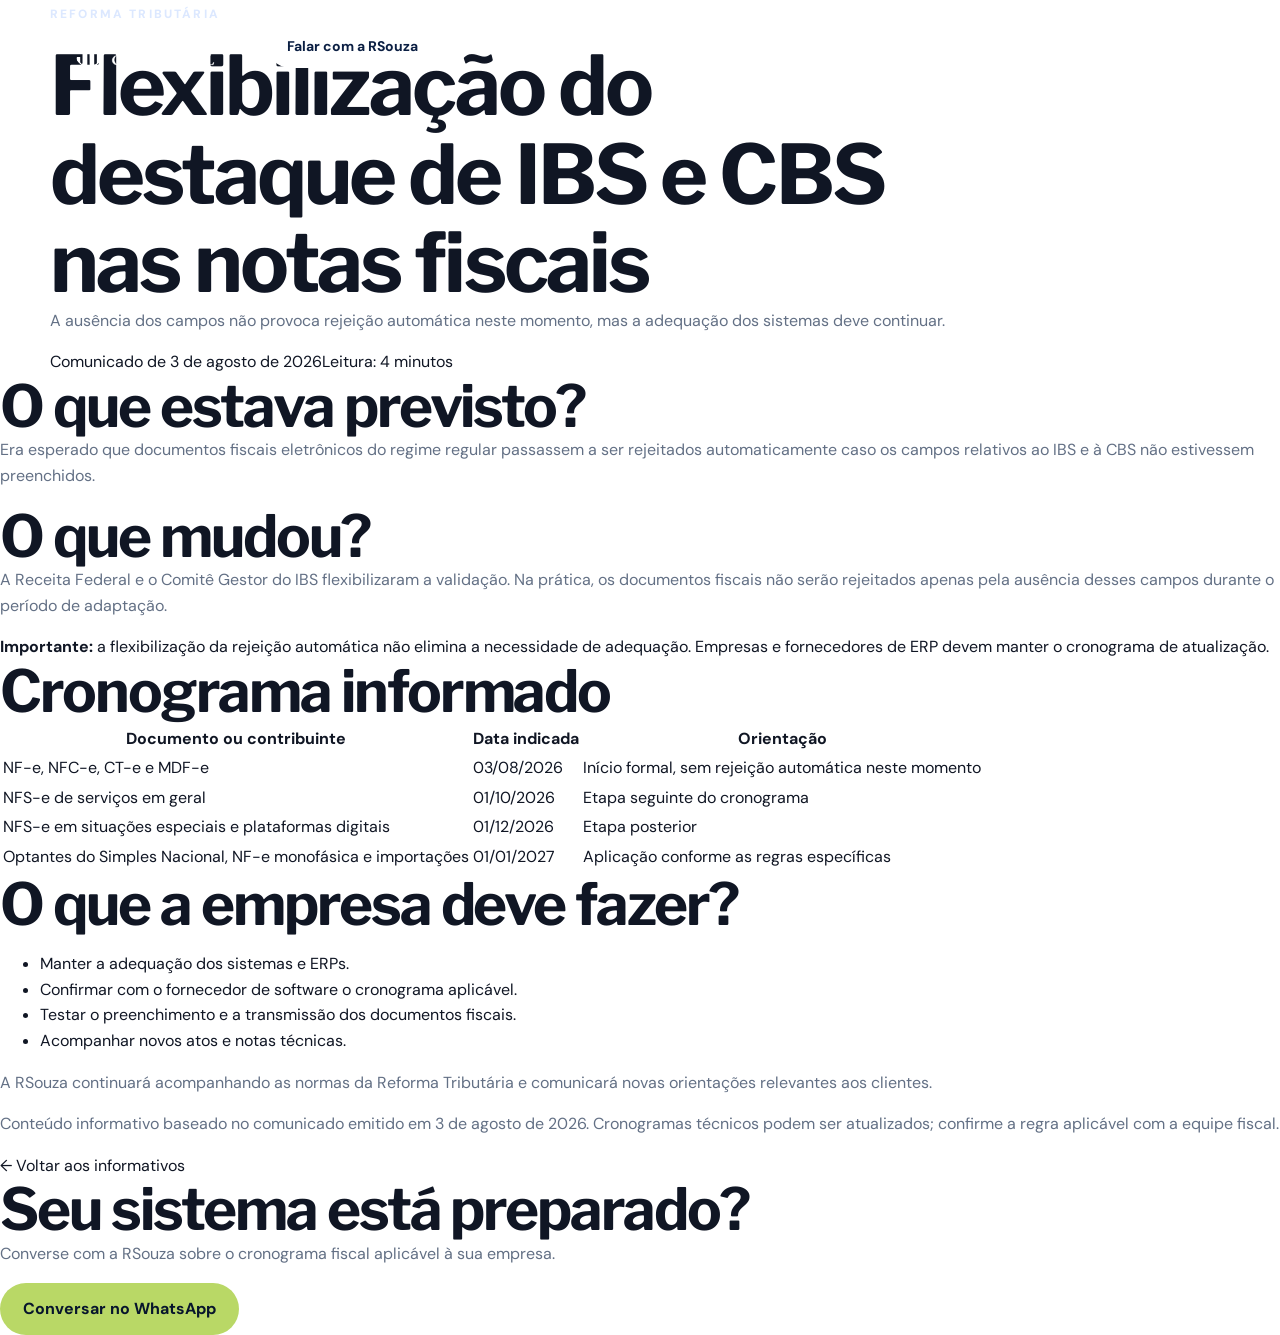
==== flexibilidade-ibs-cbs.html @ bb4473d6 "Add files via upload" ====
<!DOCTYPE html><html lang="pt-BR"><head><meta charset="UTF-8"><meta name="viewport" content="width=device-width,initial-scale=1"><meta name="description" content="Entenda a flexibilização do preenchimento de IBS e CBS nos documentos fiscais eletrônicos e o cronograma de adaptação."><meta property="og:title" content="Flexibilização do destaque de IBS e CBS | RSouza Contábil"><meta property="og:description" content="O que mudou na validação das notas fiscais e como sua empresa deve seguir com a adequação."><meta property="og:type" content="article"><meta property="og:url" content="https://rsouzacontabil.com.br/flexibilidade-ibs-cbs.html"><title>Flexibilização do destaque de IBS e CBS | RSouza</title><link rel="icon" href="assets/favicon.svg" type="image/svg+xml"><link rel="preconnect" href="https://fonts.googleapis.com"><link rel="preconnect" href="https://fonts.gstatic.com" crossorigin><link href="https://fonts.googleapis.com/css2?family=DM+Sans:wght@400;500;600;700&family=Libre+Franklin:wght@600;700;800&display=swap" rel="stylesheet"><link rel="stylesheet" href="css/style.css"></head>
<body class="article-page"><header class="site-header"><div class="container nav-wrap"><a class="brand" href="index.html"><img src="assets/logo.svg" alt="RSouza Contábil"></a><a class="btn btn-primary nav-cta" href="https://wa.me/553140428070?text=Ol%C3%A1%21%20Gostaria%20de%20esclarecer%20uma%20d%C3%BAvida%20sobre%20IBS%20e%20CBS." target="_blank" rel="noopener">Falar com a RSouza</a></div></header><main><section class="article-hero"><div class="container"><span class="eyebrow">REFORMA TRIBUTÁRIA</span><h1>Flexibilização do destaque de IBS e CBS nas notas fiscais</h1><p>A ausência dos campos não provoca rejeição automática neste momento, mas a adequação dos sistemas deve continuar.</p><div class="article-meta"><span>Comunicado de 3 de agosto de 2026</span><span>Leitura: 4 minutos</span></div></div></section><div class="article-layout"><article class="article-body"><h2>O que estava previsto?</h2><p>Era esperado que documentos fiscais eletrônicos do regime regular passassem a ser rejeitados automaticamente caso os campos relativos ao IBS e à CBS não estivessem preenchidos.</p><h2>O que mudou?</h2><p>A Receita Federal e o Comitê Gestor do IBS flexibilizaram a validação. Na prática, os documentos fiscais não serão rejeitados apenas pela ausência desses campos durante o período de adaptação.</p><div class="notice-box"><strong>Importante:</strong> a flexibilização da rejeição automática não elimina a necessidade de adequação. Empresas e fornecedores de ERP devem manter o cronograma de atualização.</div><h2>Cronograma informado</h2><div class="article-table-wrap"><table class="article-table"><thead><tr><th>Documento ou contribuinte</th><th>Data indicada</th><th>Orientação</th></tr></thead><tbody><tr><td>NF-e, NFC-e, CT-e e MDF-e</td><td>03/08/2026</td><td>Início formal, sem rejeição automática neste momento</td></tr><tr><td>NFS-e de serviços em geral</td><td>01/10/2026</td><td>Etapa seguinte do cronograma</td></tr><tr><td>NFS-e em situações especiais e plataformas digitais</td><td>01/12/2026</td><td>Etapa posterior</td></tr><tr><td>Optantes do Simples Nacional, NF-e monofásica e importações</td><td>01/01/2027</td><td>Aplicação conforme as regras específicas</td></tr></tbody></table></div><h2>O que a empresa deve fazer?</h2><ul><li>Manter a adequação dos sistemas e ERPs.</li><li>Confirmar com o fornecedor de software o cronograma aplicável.</li><li>Testar o preenchimento e a transmissão dos documentos fiscais.</li><li>Acompanhar novos atos e notas técnicas.</li></ul><p>A RSouza continuará acompanhando as normas da Reforma Tributária e comunicará novas orientações relevantes aos clientes.</p><p class="article-disclaimer">Conteúdo informativo baseado no comunicado emitido em 3 de agosto de 2026. Cronogramas técnicos podem ser atualizados; confirme a regra aplicável com a equipe fiscal.</p><a class="article-back" href="index.html#conteudos">← Voltar aos informativos</a></article><aside class="article-aside"><h2>Seu sistema está preparado?</h2><p>Converse com a RSouza sobre o cronograma fiscal aplicável à sua empresa.</p><a class="btn btn-accent" href="https://wa.me/553140428070?text=Ol%C3%A1%21%20Li%20o%20comunicado%20sobre%20IBS%20e%20CBS%20e%20gostaria%20de%20orienta%C3%A7%C3%A3o." target="_blank" rel="noopener">Conversar no WhatsApp</a></aside></div></main></body></html>
---- css/style.css ----
:root {
  --navy-950: #07152c;
  --navy-900: #0b1f43;
  --navy-800: #112b59;
  --navy-700: #183b76;
  --blue-500: #2d6cdf;
  --sky-100: #eaf2ff;
  --paper: #f7f8fb;
  --white: #ffffff;
  --ink: #101624;
  --muted: #637085;
  --line: #dfe5ee;
  --accent: #b9d866;
  --accent-dark: #8eb237;
  --shadow: 0 24px 70px rgba(7, 21, 44, .14);
  --radius-xl: 32px;
  --radius-lg: 22px;
  --radius-md: 16px;
  --container: 1180px;
}

* { box-sizing: border-box; }
html { scroll-behavior: smooth; }
body {
  margin: 0;
  font-family: "DM Sans", Arial, sans-serif;
  color: var(--ink);
  background: var(--white);
  line-height: 1.6;
}
img { max-width: 100%; display: block; }
a { color: inherit; text-decoration: none; }
button, input, textarea { font: inherit; }
button { cursor: pointer; }
::selection { background: var(--accent); color: var(--navy-950); }

.container { width: min(calc(100% - 40px), var(--container)); margin: 0 auto; }
.section { padding: 110px 0; }
.eyebrow {
  display: inline-block;
  margin-bottom: 18px;
  font-size: 12px;
  font-weight: 800;
  letter-spacing: .18em;
  color: #dce8ff;
}
.eyebrow.dark { color: var(--navy-700); }
.eyebrow.light { color: var(--accent); }

h1, h2, h3 {
  font-family: "Libre Franklin", Arial, sans-serif;
  line-height: 1.08;
  letter-spacing: -.035em;
  margin: 0;
}
h1 { font-size: clamp(48px, 6.4vw, 82px); max-width: 900px; }
h2 { font-size: clamp(36px, 4.6vw, 58px); }
h3 { font-size: 24px; }
p { margin: 0 0 16px; color: var(--muted); }
.skip-link {
  position: fixed; left: 20px; top: -60px; z-index: 1000;
  padding: 12px 16px; background: var(--white); color: var(--navy-900);
  border-radius: 10px; transition: .2s;
}
.skip-link:focus { top: 20px; }

.btn {
  display: inline-flex;
  align-items: center;
  justify-content: center;
  min-height: 52px;
  padding: 0 22px;
  border-radius: 999px;
  font-weight: 700;
  transition: .25s ease;
  border: 1px solid transparent;
}
.btn:hover { transform: translateY(-2px); }
.btn-primary { background: var(--navy-800); color: var(--white); }
.btn-primary:hover { background: var(--navy-700); }
.btn-accent { background: var(--accent); color: var(--navy-950); }
.btn-accent:hover { background: #c8e477; box-shadow: 0 12px 30px rgba(185, 216, 102, .24); }
.btn-light { background: var(--white); color: var(--navy-900); }
.btn-ghost-light { border-color: rgba(255,255,255,.28); color: var(--white); background: rgba(255,255,255,.05); }
.btn-ghost-light:hover { background: rgba(255,255,255,.1); }

.site-header {
  position: fixed;
  z-index: 100;
  top: 0; left: 0; width: 100%;
  transition: .28s ease;
  color: var(--white);
}
.site-header.scrolled {
  background: rgba(255,255,255,.94);
  color: var(--navy-950);
  backdrop-filter: blur(16px);
  box-shadow: 0 10px 40px rgba(7,21,44,.08);
}
.nav-wrap {
  height: 92px;
  display: flex;
  align-items: center;
  gap: 28px;
  transition: .28s ease;
}
.site-header.scrolled .nav-wrap { height: 72px; }
.brand img { width: 190px; height: auto; color: currentColor; }
.site-header:not(.scrolled) .brand img { filter: brightness(0) invert(1); }
.main-nav { display: flex; align-items: center; gap: 24px; margin-left: auto; }
.main-nav a { font-size: 14px; font-weight: 600; opacity: .9; }
.main-nav a:hover { opacity: 1; }
.nav-cta { min-height: 44px; padding: 0 18px; font-size: 14px; }
.site-header:not(.scrolled) .nav-cta { background: var(--white); color: var(--navy-900); }
.menu-toggle {
  display: none;
  margin-left: auto;
  width: 44px; height: 44px;
  border: 0; background: transparent;
}
.menu-toggle span { display:block; width:24px; height:2px; margin:5px auto; background:currentColor; transition:.2s; }

.hero {
  position: relative;
  min-height: 880px;
  display: flex;
  align-items: center;
  overflow: hidden;
  background:
    radial-gradient(circle at 18% 18%, rgba(45,108,223,.24), transparent 34%),
    linear-gradient(125deg, var(--navy-950), var(--navy-800));
  color: var(--white);
}
.hero::before {
  content:"";
  position:absolute; inset:0;
  background-image:
    linear-gradient(rgba(255,255,255,.025) 1px, transparent 1px),
    linear-gradient(90deg, rgba(255,255,255,.025) 1px, transparent 1px);
  background-size: 56px 56px;
}
.hero-bg {
  position:absolute; width:640px; height:640px; border-radius:50%;
  right:-250px; top:70px;
  border:1px solid rgba(255,255,255,.1);
  box-shadow: 0 0 0 80px rgba(255,255,255,.02), 0 0 0 160px rgba(255,255,255,.015);
}
.hero-grid {
  position:relative;
  z-index:2;
  display:grid;
  grid-template-columns: 1.12fr .88fr;
  gap: 70px;
  align-items:center;
  padding-top:110px;
}
.hero-copy p {
  max-width: 670px;
  margin: 26px 0 32px;
  font-size: 19px;
  color: #cbd7eb;
}
.hero-copy h1 em { color: var(--accent); font-style: normal; }
.hero-actions { display:flex; gap:12px; flex-wrap:wrap; }
.hero-trust { display:flex; gap:28px; margin-top:40px; flex-wrap:wrap; color:#d4deed; font-size:13px; }
.hero-trust span::before { content:"✓"; color:var(--accent); margin-right:8px; font-weight:800; }

.hero-visual { position:relative; min-height:560px; }
.hero-photo-card {
  position:absolute; right:0; top:0;
  width:min(100%, 430px);
  border-radius: var(--radius-xl);
  overflow:hidden;
  box-shadow: var(--shadow);
  border: 1px solid rgba(255,255,255,.12);
}
.hero-photo-card::after {
  content:"";
  position:absolute; inset:0;
  background:linear-gradient(180deg, transparent 50%, rgba(7,21,44,.42));
}
.hero-photo-card img { width:100%; height:570px; object-fit:cover; object-position:center top; }
.floating-stat {
  position:absolute;
  z-index:3;
  display:flex; align-items:center; gap:12px;
  max-width:220px;
  padding:16px 18px;
  border:1px solid rgba(255,255,255,.16);
  background:rgba(8,25,52,.78);
  backdrop-filter: blur(14px);
  border-radius:18px;
  box-shadow: 0 20px 50px rgba(0,0,0,.2);
}
.floating-stat strong { font-size:28px; color:var(--accent); }
.floating-stat span { font-size:13px; line-height:1.25; color:#e7effc; }
.stat-one { left:-24px; top:84px; }
.stat-two { right:-36px; bottom:44px; }
.scroll-indicator {
  position:absolute; left:50%; bottom:28px; z-index:3;
  width:42px; height:42px; display:grid; place-items:center;
  border:1px solid rgba(255,255,255,.22); border-radius:50%; color:var(--white);
}

.proof-strip {
  position:relative;
  z-index:5;
  margin-top:-26px;
}
.proof-grid {
  display:grid;
  grid-template-columns:repeat(4,1fr);
  background:var(--white);
  border-radius:20px;
  box-shadow:0 20px 60px rgba(7,21,44,.12);
  overflow:hidden;
}
.proof-grid article { padding:26px 28px; border-right:1px solid var(--line); }
.proof-grid article:last-child { border-right:0; }
.proof-grid strong { display:block; font-size:18px; color:var(--navy-800); }
.proof-grid span { font-size:13px; color:var(--muted); }

.about-grid, .profile-grid, .contact-grid { display:grid; grid-template-columns:.9fr 1.1fr; gap:80px; align-items:center; }
.about-media { position:relative; }
.about-media img { border-radius:var(--radius-xl); width:100%; min-height:520px; object-fit:cover; box-shadow:var(--shadow); }
.about-tag {
  position:absolute; right:-28px; bottom:28px; max-width:260px;
  padding:20px; background:var(--navy-800); color:var(--white);
  border-radius:16px; font-weight:700;
}
.section-copy h2 { margin-bottom:26px; }
.section-copy p { max-width:720px; font-size:17px; }
.signature-quote {
  margin-top:30px; padding-top:26px; border-top:1px solid var(--line);
  display:flex; gap:14px;
}
.signature-quote > span { font-size:52px; color:var(--navy-700); line-height:.8; }
.signature-quote p { color:var(--navy-900); font-weight:700; }

.services { background:var(--paper); }
.section-heading { display:flex; justify-content:space-between; gap:60px; align-items:end; margin-bottom:52px; }
.section-heading > div { max-width:760px; }
.section-heading > p { max-width:380px; margin-bottom:5px; }
.service-grid { display:grid; grid-template-columns:repeat(2,1fr); gap:18px; }
.service-card {
  position:relative;
  min-height:420px;
  padding:34px;
  background:var(--white);
  border:1px solid var(--line);
  border-radius:var(--radius-lg);
  transition:.28s ease;
  overflow:hidden;
}
.service-card:hover { transform:translateY(-5px); box-shadow:var(--shadow); border-color:transparent; }
.service-number { position:absolute; right:26px; top:26px; font-size:13px; font-weight:800; color:#95a0b1; }
.icon-box {
  width:52px; height:52px; display:grid; place-items:center;
  border-radius:15px; background:var(--sky-100); color:var(--navy-700);
  font-size:24px; margin-bottom:30px;
}
.service-card h3 { color:var(--navy-900); margin-bottom:13px; }
.service-card p { max-width:510px; }
.service-card ul { padding:0; margin:22px 0 28px; list-style:none; display:grid; gap:8px; }
.service-card li { color:#4e5b70; font-size:14px; }
.service-card li::before { content:"•"; color:var(--accent-dark); margin-right:9px; }
.service-card a { color:var(--navy-700); font-size:14px; font-weight:800; }

.consultive {
  background:
    radial-gradient(circle at 78% 15%, rgba(45,108,223,.22), transparent 30%),
    var(--navy-950);
  color:var(--white);
}
.consultive-grid { display:grid; grid-template-columns:1.05fr .95fr; gap:80px; align-items:start; }
.consultive-copy h2 { max-width:760px; margin-bottom:24px; }
.consultive-copy p { color:#c8d4e7; font-size:17px; max-width:660px; margin-bottom:30px; }
.consultive-list { display:grid; }
.consultive-list article { display:grid; grid-template-columns:56px 1fr; gap:20px; padding:26px 0; border-bottom:1px solid rgba(255,255,255,.12); }
.consultive-list span { width:44px; height:44px; border-radius:50%; display:grid; place-items:center; border:1px solid rgba(255,255,255,.18); color:var(--accent); font-weight:800; }
.consultive-list h3 { font-size:20px; margin-bottom:8px; }
.consultive-list p { color:#aebbd1; margin:0; font-size:14px; }

.person { background:var(--white); }
.person-grid { display:grid; grid-template-columns:.8fr 1.2fr; gap:70px; align-items:start; }
.person-intro h2 { margin-bottom:22px; }
.person-intro p { font-size:17px; }
.text-link { color:var(--navy-700); font-weight:800; }
.person-services { display:grid; grid-template-columns:repeat(2,1fr); border:1px solid var(--line); border-radius:var(--radius-lg); overflow:hidden; }
.person-services > div { padding:28px; min-height:150px; border-right:1px solid var(--line); border-bottom:1px solid var(--line); }
.person-services > div:nth-child(2n) { border-right:0; }
.person-services > div:nth-last-child(-n+2) { border-bottom:0; }
.person-services span { display:block; font-size:11px; font-weight:800; color:var(--blue-500); margin-bottom:12px; }
.person-services strong { display:block; color:var(--navy-900); font-size:18px; }
.person-services small { color:var(--muted); }

.clients { background:var(--paper); overflow:hidden; }
.logo-marquee { overflow:hidden; padding:20px 0; mask-image:linear-gradient(to right,transparent,#000 10%,#000 90%,transparent); }
.logo-track { display:flex; width:max-content; gap:18px; animation:marquee 30s linear infinite; }
.logo-track:hover { animation-play-state:paused; }
.logo-track figure {
  width:220px; height:130px; margin:0;
  display:grid; place-items:center;
  padding:24px;
  border-radius:18px;
  background:var(--white);
  border:1px solid var(--line);
}
.logo-track img { max-width:100%; max-height:72px; object-fit:contain; }
@keyframes marquee { to { transform:translateX(calc(-50% - 9px)); } }

.profile { background:#0d0f13; color:var(--white); }
.profile-photo img { width:100%; max-height:690px; object-fit:cover; object-position:center top; border-radius:var(--radius-xl); }
.profile-copy h2 { margin-bottom:24px; }
.profile-copy p { color:#c8cbd2; font-size:16px; }
.profile-facts { display:flex; flex-wrap:wrap; gap:10px; margin-top:30px; }
.profile-facts span { padding:10px 14px; border-radius:999px; background:#181b22; border:1px solid #292e38; color:#e6e9ef; font-size:13px; }

.content-hub { background:var(--white); }
.article-grid { display:grid; grid-template-columns:repeat(3,1fr); gap:18px; }
.article-card { min-height:310px; padding:30px; border-radius:var(--radius-lg); border:1px solid var(--line); display:flex; flex-direction:column; transition:.25s; }
.article-card:hover { transform:translateY(-4px); box-shadow:var(--shadow); }
.article-card > span { color:var(--blue-500); font-size:11px; font-weight:800; letter-spacing:.14em; margin-bottom:18px; }
.article-card h3 { margin-bottom:18px; font-size:23px; }
.article-card a { margin-top:auto; color:var(--navy-700); font-weight:800; font-size:14px; }

.resource-center { background:var(--paper); }
.resource-layout { background:var(--white); border:1px solid var(--line); border-radius:var(--radius-lg); padding:22px; }
.tabs { display:flex; gap:8px; flex-wrap:wrap; padding-bottom:18px; border-bottom:1px solid var(--line); }
.tab { border:0; padding:11px 16px; border-radius:999px; background:#edf1f7; color:#536176; font-weight:700; }
.tab.active { background:var(--navy-800); color:var(--white); }
.tab-panels { padding-top:18px; }
.tab-panel { display:grid; grid-template-columns:repeat(2,1fr); gap:10px; }
.tab-panel a { display:flex; justify-content:space-between; align-items:center; padding:17px 18px; border-radius:14px; background:#f7f9fc; color:var(--navy-900); font-weight:700; transition:.2s; }
.tab-panel a:hover { background:var(--sky-100); transform:translateX(2px); }

.faq-grid { display:grid; grid-template-columns:.8fr 1.2fr; gap:80px; }
.faq-intro h2 { margin-bottom:20px; }
.faq-item { border-bottom:1px solid var(--line); }
.faq-item button { width:100%; display:flex; justify-content:space-between; gap:20px; align-items:center; padding:22px 0; border:0; background:none; color:var(--navy-900); text-align:left; font-weight:800; }
.faq-item button b { font-size:22px; font-weight:500; transition:.2s; }
.faq-item.open button b { transform:rotate(45deg); }
.faq-answer { max-height:0; overflow:hidden; transition:max-height .3s ease; }
.faq-answer p { padding:0 42px 22px 0; margin:0; }

.contact-section {
  padding:100px 0;
  background:
    radial-gradient(circle at 18% 20%, rgba(45,108,223,.2), transparent 30%),
    var(--navy-900);
  color:var(--white);
}
.contact-grid { grid-template-columns:.85fr 1.15fr; }
.contact-photo img { width:100%; max-height:650px; object-fit:cover; object-position:center top; border-radius:var(--radius-xl); }
.contact-copy h2 { margin-bottom:20px; }
.contact-copy > p { color:#c9d6e9; font-size:17px; max-width:650px; }
.contact-actions { display:flex; gap:12px; flex-wrap:wrap; margin:28px 0 42px; }
.contact-info { display:grid; grid-template-columns:repeat(2,1fr); gap:22px 30px; font-style:normal; }
.contact-info small { display:block; color:#93a7c5; margin-bottom:6px; }
.contact-info strong { color:var(--white); font-size:14px; }
.contact-info a:hover { color:var(--accent); }

.site-footer { background:#061126; color:#c2ccdc; padding:70px 0 26px; }
.footer-grid { display:grid; grid-template-columns:1.5fr .7fr .8fr 1fr; gap:50px; }
.footer-grid > div { display:flex; flex-direction:column; gap:10px; align-items:flex-start; }
.footer-grid strong { color:var(--white); margin-bottom:7px; }
.footer-grid a:hover { color:var(--white); }
.footer-brand img { filter:brightness(0) invert(1); width:180px; }
.footer-grid p { color:#8fa0b9; font-size:14px; max-width:320px; }
.footer-bottom { margin-top:50px; padding-top:22px; border-top:1px solid rgba(255,255,255,.09); display:flex; justify-content:space-between; gap:20px; font-size:13px; }

.whatsapp-float {
  position:fixed; z-index:90; right:22px; bottom:22px;
  display:flex; align-items:center; gap:9px;
  padding:14px 16px; border-radius:999px;
  background:var(--accent); color:var(--navy-950); font-weight:800;
  box-shadow:0 12px 35px rgba(7,21,44,.24);
  transition:.25s;
}
.whatsapp-float:hover { transform:translateY(-3px); }

.reveal { opacity:0; transform:translateY(24px); transition:opacity .7s ease, transform .7s ease; }
.reveal.visible { opacity:1; transform:none; }

@media (max-width: 1040px) {
  .main-nav { display:none; }
  .menu-toggle { display:block; order:2; }
  .nav-cta { order:3; }
  .main-nav.open {
    display:flex;
    position:absolute;
    top:82px; left:20px; right:20px;
    flex-direction:column; align-items:stretch;
    padding:18px;
    border-radius:18px;
    background:var(--white);
    color:var(--navy-900);
    box-shadow:var(--shadow);
  }
  .site-header.scrolled .main-nav.open { top:66px; }
  .hero-grid { grid-template-columns:1fr .75fr; gap:35px; }
  .hero-photo-card img { height:510px; }
  .stat-two { right:-10px; }
  .about-grid, .profile-grid, .contact-grid { gap:45px; }
  .consultive-grid, .person-grid, .faq-grid { gap:50px; }
}

@media (max-width: 820px) {
  .section { padding:82px 0; }
  .hero { min-height:auto; padding:120px 0 80px; }
  .hero-grid, .about-grid, .consultive-grid, .person-grid, .profile-grid, .faq-grid, .contact-grid { grid-template-columns:1fr; }
  .hero-visual { min-height:580px; }
  .hero-photo-card { left:0; right:auto; width:min(88%,430px); }
  .stat-one { left:auto; right:0; }
  .proof-grid { grid-template-columns:repeat(2,1fr); }
  .proof-grid article:nth-child(2) { border-right:0; }
  .proof-grid article:nth-child(-n+2) { border-bottom:1px solid var(--line); }
  .section-heading { align-items:start; flex-direction:column; gap:20px; }
  .service-grid, .article-grid { grid-template-columns:1fr; }
  .person-services { order:2; }
  .footer-grid { grid-template-columns:repeat(2,1fr); }
}

@media (max-width: 620px) {
  .container { width:min(calc(100% - 28px), var(--container)); }
  .site-header .nav-wrap { height:72px; }
  .brand img { width:158px; }
  .nav-cta { display:none; }
  .main-nav.open { top:66px; }
  h1 { font-size:clamp(42px,12vw,58px); }
  h2 { font-size:clamp(34px,10vw,46px); }
  .hero-copy p { font-size:17px; }
  .hero-actions .btn { width:100%; }
  .hero-trust { gap:12px 18px; }
  .hero-visual { min-height:500px; }
  .hero-photo-card img { height:470px; }
  .floating-stat { max-width:180px; padding:13px 14px; }
  .floating-stat strong { font-size:24px; }
  .stat-one { top:52px; }
  .stat-two { bottom:20px; }
  .proof-grid { grid-template-columns:1fr; }
  .proof-grid article { border-right:0; border-bottom:1px solid var(--line); }
  .proof-grid article:last-child { border-bottom:0; }
  .about-tag { right:14px; bottom:14px; max-width:230px; }
  .about-media img { min-height:420px; }
  .service-card { padding:26px; min-height:auto; }
  .person-services { grid-template-columns:1fr; }
  .person-services > div { border-right:0; border-bottom:1px solid var(--line) !important; }
  .person-services > div:last-child { border-bottom:0 !important; }
  .tab-panel { grid-template-columns:1fr; }
  .contact-info { grid-template-columns:1fr; }
  .footer-grid { grid-template-columns:1fr; gap:30px; }
  .footer-bottom { flex-direction:column; }
  .whatsapp-float span { display:none; }
  .whatsapp-float { width:52px; height:52px; padding:0; justify-content:center; }
}
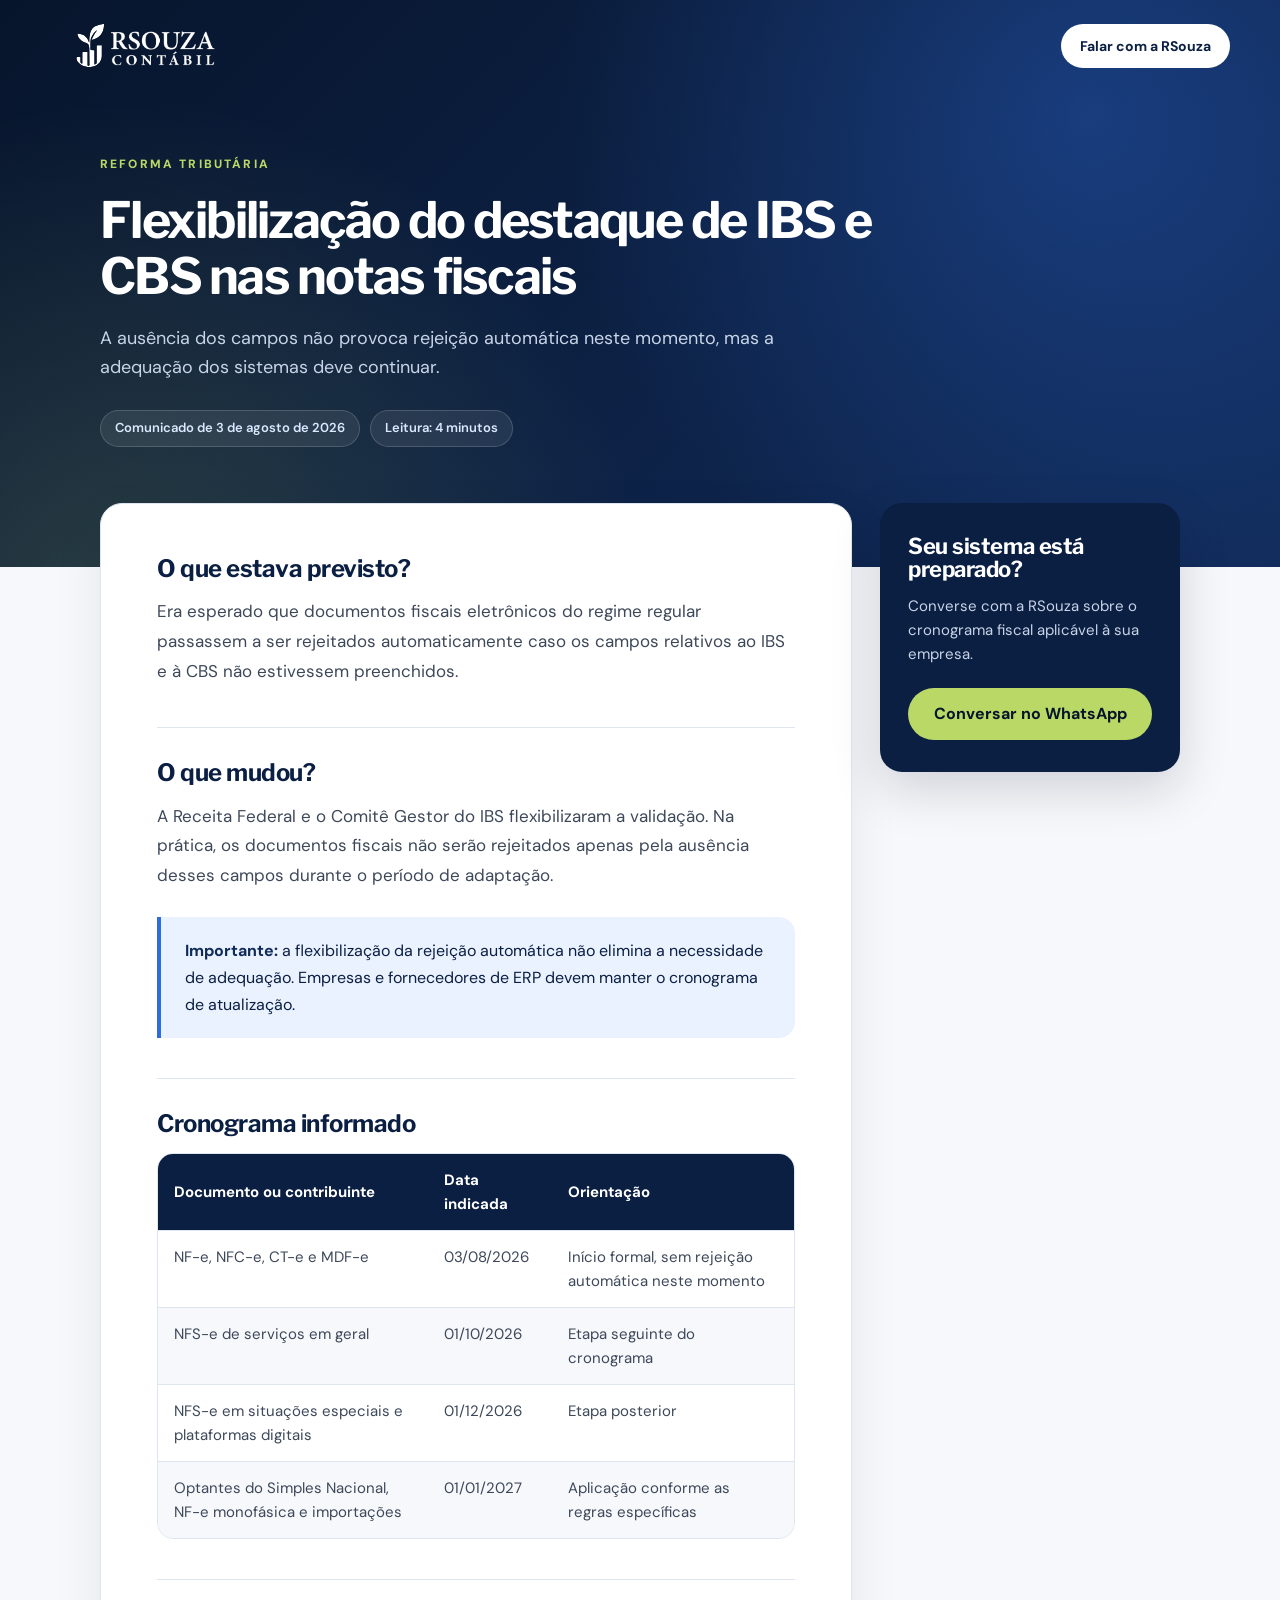
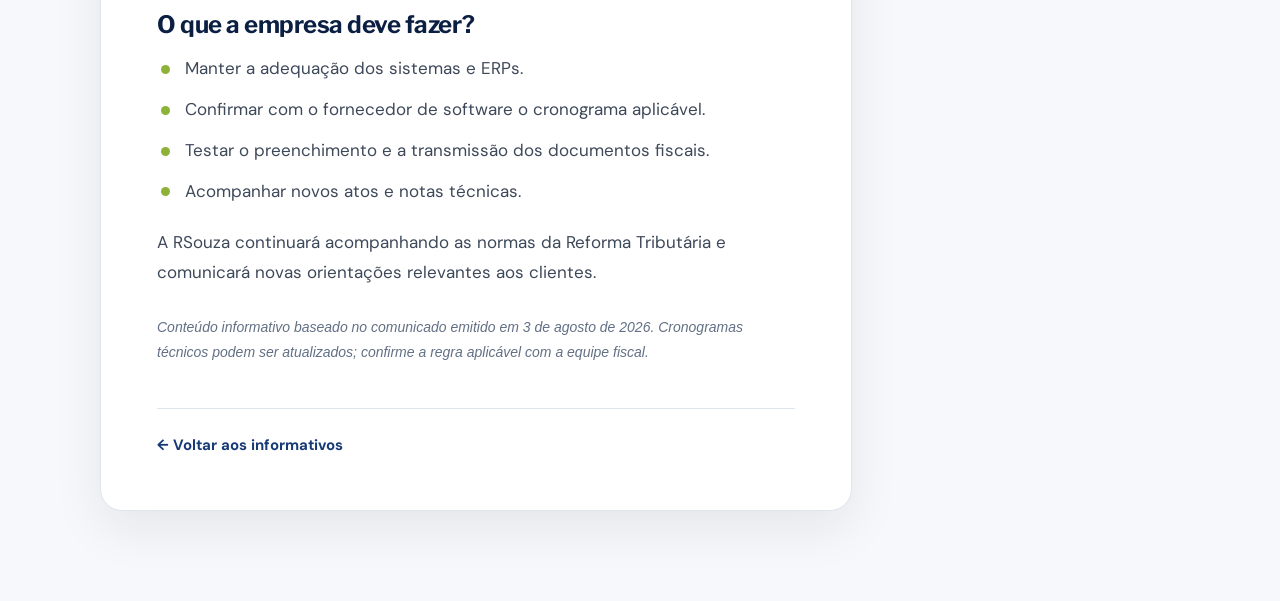
==== commit 35835295: "Atualiza links de WhatsApp dos comunicados para (31) 2342-0000 Co-Authored-By: Claude Opus 5.5 <nore" ====
--- a/flexibilidade-ibs-cbs.html
+++ b/flexibilidade-ibs-cbs.html
@@ -1,2 +1,2 @@
 <!DOCTYPE html><html lang="pt-BR"><head><meta charset="UTF-8"><meta name="viewport" content="width=device-width,initial-scale=1"><meta name="description" content="Entenda a flexibilização do preenchimento de IBS e CBS nos documentos fiscais eletrônicos e o cronograma de adaptação."><meta property="og:title" content="Flexibilização do destaque de IBS e CBS | RSouza Contábil"><meta property="og:description" content="O que mudou na validação das notas fiscais e como sua empresa deve seguir com a adequação."><meta property="og:type" content="article"><meta property="og:url" content="https://rsouzacontabil.com.br/flexibilidade-ibs-cbs.html"><title>Flexibilização do destaque de IBS e CBS | RSouza</title><link rel="icon" href="assets/favicon.svg" type="image/svg+xml"><link rel="preconnect" href="https://fonts.googleapis.com"><link rel="preconnect" href="https://fonts.gstatic.com" crossorigin><link href="https://fonts.googleapis.com/css2?family=DM+Sans:wght@400;500;600;700&family=Libre+Franklin:wght@600;700;800&display=swap" rel="stylesheet"><link rel="stylesheet" href="css/style.css"></head>
-<body class="article-page"><header class="site-header"><div class="container nav-wrap"><a class="brand" href="index.html"><img src="assets/logo.svg" alt="RSouza Contábil"></a><a class="btn btn-primary nav-cta" href="https://wa.me/553140428070?text=Ol%C3%A1%21%20Gostaria%20de%20esclarecer%20uma%20d%C3%BAvida%20sobre%20IBS%20e%20CBS." target="_blank" rel="noopener">Falar com a RSouza</a></div></header><main><section class="article-hero"><div class="container"><span class="eyebrow">REFORMA TRIBUTÁRIA</span><h1>Flexibilização do destaque de IBS e CBS nas notas fiscais</h1><p>A ausência dos campos não provoca rejeição automática neste momento, mas a adequação dos sistemas deve continuar.</p><div class="article-meta"><span>Comunicado de 3 de agosto de 2026</span><span>Leitura: 4 minutos</span></div></div></section><div class="article-layout"><article class="article-body"><h2>O que estava previsto?</h2><p>Era esperado que documentos fiscais eletrônicos do regime regular passassem a ser rejeitados automaticamente caso os campos relativos ao IBS e à CBS não estivessem preenchidos.</p><h2>O que mudou?</h2><p>A Receita Federal e o Comitê Gestor do IBS flexibilizaram a validação. Na prática, os documentos fiscais não serão rejeitados apenas pela ausência desses campos durante o período de adaptação.</p><div class="notice-box"><strong>Importante:</strong> a flexibilização da rejeição automática não elimina a necessidade de adequação. Empresas e fornecedores de ERP devem manter o cronograma de atualização.</div><h2>Cronograma informado</h2><div class="article-table-wrap"><table class="article-table"><thead><tr><th>Documento ou contribuinte</th><th>Data indicada</th><th>Orientação</th></tr></thead><tbody><tr><td>NF-e, NFC-e, CT-e e MDF-e</td><td>03/08/2026</td><td>Início formal, sem rejeição automática neste momento</td></tr><tr><td>NFS-e de serviços em geral</td><td>01/10/2026</td><td>Etapa seguinte do cronograma</td></tr><tr><td>NFS-e em situações especiais e plataformas digitais</td><td>01/12/2026</td><td>Etapa posterior</td></tr><tr><td>Optantes do Simples Nacional, NF-e monofásica e importações</td><td>01/01/2027</td><td>Aplicação conforme as regras específicas</td></tr></tbody></table></div><h2>O que a empresa deve fazer?</h2><ul><li>Manter a adequação dos sistemas e ERPs.</li><li>Confirmar com o fornecedor de software o cronograma aplicável.</li><li>Testar o preenchimento e a transmissão dos documentos fiscais.</li><li>Acompanhar novos atos e notas técnicas.</li></ul><p>A RSouza continuará acompanhando as normas da Reforma Tributária e comunicará novas orientações relevantes aos clientes.</p><p class="article-disclaimer">Conteúdo informativo baseado no comunicado emitido em 3 de agosto de 2026. Cronogramas técnicos podem ser atualizados; confirme a regra aplicável com a equipe fiscal.</p><a class="article-back" href="index.html#conteudos">← Voltar aos informativos</a></article><aside class="article-aside"><h2>Seu sistema está preparado?</h2><p>Converse com a RSouza sobre o cronograma fiscal aplicável à sua empresa.</p><a class="btn btn-accent" href="https://wa.me/553140428070?text=Ol%C3%A1%21%20Li%20o%20comunicado%20sobre%20IBS%20e%20CBS%20e%20gostaria%20de%20orienta%C3%A7%C3%A3o." target="_blank" rel="noopener">Conversar no WhatsApp</a></aside></div></main></body></html>
+<body class="article-page"><header class="site-header"><div class="container nav-wrap"><a class="brand" href="index.html"><img src="assets/logo.svg" alt="RSouza Contábil"></a><a class="btn btn-primary nav-cta" href="https://wa.me/553123420000?text=Ol%C3%A1%21%20Gostaria%20de%20esclarecer%20uma%20d%C3%BAvida%20sobre%20IBS%20e%20CBS." target="_blank" rel="noopener">Falar com a RSouza</a></div></header><main><section class="article-hero"><div class="container"><span class="eyebrow">REFORMA TRIBUTÁRIA</span><h1>Flexibilização do destaque de IBS e CBS nas notas fiscais</h1><p>A ausência dos campos não provoca rejeição automática neste momento, mas a adequação dos sistemas deve continuar.</p><div class="article-meta"><span>Comunicado de 3 de agosto de 2026</span><span>Leitura: 4 minutos</span></div></div></section><div class="article-layout"><article class="article-body"><h2>O que estava previsto?</h2><p>Era esperado que documentos fiscais eletrônicos do regime regular passassem a ser rejeitados automaticamente caso os campos relativos ao IBS e à CBS não estivessem preenchidos.</p><h2>O que mudou?</h2><p>A Receita Federal e o Comitê Gestor do IBS flexibilizaram a validação. Na prática, os documentos fiscais não serão rejeitados apenas pela ausência desses campos durante o período de adaptação.</p><div class="notice-box"><strong>Importante:</strong> a flexibilização da rejeição automática não elimina a necessidade de adequação. Empresas e fornecedores de ERP devem manter o cronograma de atualização.</div><h2>Cronograma informado</h2><div class="article-table-wrap"><table class="article-table"><thead><tr><th>Documento ou contribuinte</th><th>Data indicada</th><th>Orientação</th></tr></thead><tbody><tr><td>NF-e, NFC-e, CT-e e MDF-e</td><td>03/08/2026</td><td>Início formal, sem rejeição automática neste momento</td></tr><tr><td>NFS-e de serviços em geral</td><td>01/10/2026</td><td>Etapa seguinte do cronograma</td></tr><tr><td>NFS-e em situações especiais e plataformas digitais</td><td>01/12/2026</td><td>Etapa posterior</td></tr><tr><td>Optantes do Simples Nacional, NF-e monofásica e importações</td><td>01/01/2027</td><td>Aplicação conforme as regras específicas</td></tr></tbody></table></div><h2>O que a empresa deve fazer?</h2><ul><li>Manter a adequação dos sistemas e ERPs.</li><li>Confirmar com o fornecedor de software o cronograma aplicável.</li><li>Testar o preenchimento e a transmissão dos documentos fiscais.</li><li>Acompanhar novos atos e notas técnicas.</li></ul><p>A RSouza continuará acompanhando as normas da Reforma Tributária e comunicará novas orientações relevantes aos clientes.</p><p class="article-disclaimer">Conteúdo informativo baseado no comunicado emitido em 3 de agosto de 2026. Cronogramas técnicos podem ser atualizados; confirme a regra aplicável com a equipe fiscal.</p><a class="article-back" href="index.html#conteudos">← Voltar aos informativos</a></article><aside class="article-aside"><h2>Seu sistema está preparado?</h2><p>Converse com a RSouza sobre o cronograma fiscal aplicável à sua empresa.</p><a class="btn btn-accent" href="https://wa.me/553123420000?text=Ol%C3%A1%21%20Li%20o%20comunicado%20sobre%20IBS%20e%20CBS%20e%20gostaria%20de%20orienta%C3%A7%C3%A3o." target="_blank" rel="noopener">Conversar no WhatsApp</a></aside></div></main></body></html>
--- a/css/style.css
+++ b/css/style.css
@@ -454,3 +454,143 @@
   .whatsapp-float span { display:none; }
   .whatsapp-float { width:52px; height:52px; padding:0; justify-content:center; }
 }
+
+/* ===== Páginas de comunicado ===== */
+.article-page { background: var(--paper); }
+.article-page .site-header { position: absolute; }
+.article-page .nav-cta { margin-left: auto; }
+
+.article-hero {
+  position: relative;
+  overflow: hidden;
+  padding: 150px 0 120px;
+  background:
+    radial-gradient(circle at 85% 20%, rgba(45,108,223,.35), transparent 45%),
+    radial-gradient(circle at 10% 110%, rgba(185,216,102,.18), transparent 40%),
+    linear-gradient(135deg, var(--navy-950), var(--navy-800));
+  color: var(--white);
+}
+.article-hero .container { max-width: 1080px; }
+.article-hero .eyebrow { color: var(--accent); }
+.article-hero h1 {
+  font-size: clamp(32px, 4.2vw, 50px);
+  line-height: 1.12;
+  max-width: 820px;
+}
+
+.article-layout {
+  width: min(calc(100% - 40px), 1080px);
+  margin: -64px auto 90px;
+  position: relative;
+  display: grid;
+  grid-template-columns: minmax(0, 1fr) 300px;
+  gap: 28px;
+  align-items: start;
+}
+.article-body {
+  background: var(--white);
+  border: 1px solid var(--line);
+  border-radius: var(--radius-lg);
+  box-shadow: 0 18px 50px rgba(7,21,44,.08);
+  padding: 52px 56px;
+}
+.article-body p {
+  font-size: 17px;
+  line-height: 1.75;
+  color: #3d4859;
+  margin-bottom: 18px;
+}
+.article-body strong { color: var(--navy-900); }
+.article-body h2 {
+  font-size: 24px;
+  letter-spacing: -.02em;
+  color: var(--navy-900);
+  margin: 40px 0 16px;
+  padding-top: 32px;
+  border-top: 1px solid var(--line);
+}
+.article-body h3 {
+  font-size: 19px;
+  letter-spacing: -.01em;
+  color: var(--navy-700);
+  margin: 26px 0 10px;
+}
+.article-body a:not(.article-back) {
+  color: var(--blue-500);
+  font-weight: 600;
+  text-decoration: underline;
+  text-underline-offset: 3px;
+}
+.article-back {
+  display: inline-block;
+  margin-top: 26px;
+  padding-top: 24px;
+  border-top: 1px solid var(--line);
+  width: 100%;
+  color: var(--navy-700);
+  font-weight: 700;
+  font-size: 15px;
+}
+.article-back:hover { color: var(--blue-500); }
+
+.article-aside {
+  position: sticky;
+  top: 24px;
+  background: var(--navy-900);
+  color: var(--white);
+  border-radius: var(--radius-lg);
+  padding: 32px 28px;
+  box-shadow: 0 18px 50px rgba(7,21,44,.16);
+}
+.article-aside h2 { font-size: 22px; letter-spacing: -.02em; margin-bottom: 12px; }
+.article-aside p { color: #c8d4e7; font-size: 15px; margin-bottom: 22px; }
+.article-aside .btn { width: 100%; }
+
+@media (max-width: 900px) {
+  .article-layout { grid-template-columns: minmax(0, 1fr); }
+  .article-aside { position: static; }
+}
+@media (max-width: 620px) {
+  .article-page .nav-cta { display: none; }
+  .article-hero { padding: 120px 0 96px; }
+  .article-layout { width: min(calc(100% - 28px), 1080px); margin-bottom: 60px; }
+  .article-body { padding: 30px 22px; }
+  .article-body p { font-size: 16px; }
+  .article-body h2 { font-size: 21px; }
+}
+.article-hero p { color: #c8d4e7; font-size: 18px; max-width: 720px; margin: 20px 0 0; }
+.article-meta { display: flex; flex-wrap: wrap; gap: 10px; margin-top: 28px; }
+.article-meta span {
+  font-size: 13px; font-weight: 600; color: #dce8ff;
+  padding: 7px 14px; border-radius: 999px;
+  background: rgba(255,255,255,.08); border: 1px solid rgba(255,255,255,.16);
+}
+.article-body > h2:first-child { margin-top: 0; padding-top: 0; border-top: 0; }
+.article-body ul { margin: 0 0 22px; padding: 0; list-style: none; display: grid; gap: 12px; }
+.article-body li {
+  position: relative; padding-left: 28px;
+  font-size: 17px; line-height: 1.7; color: #3d4859;
+}
+.article-body li::before {
+  content: ""; position: absolute; left: 4px; top: .62em;
+  width: 9px; height: 9px; border-radius: 50%; background: var(--accent-dark);
+}
+.notice-box {
+  margin: 26px 0; padding: 20px 24px;
+  background: var(--sky-100); border-left: 4px solid var(--blue-500);
+  border-radius: 0 var(--radius-md) var(--radius-md) 0;
+  color: var(--navy-900); font-size: 16px; line-height: 1.7;
+}
+.notice-box strong { color: var(--navy-800); }
+.article-table-wrap { overflow-x: auto; margin: 0 0 24px; border: 1px solid var(--line); border-radius: var(--radius-md); }
+.article-table { width: 100%; border-collapse: collapse; font-size: 15px; }
+.article-table th { background: var(--navy-900); color: var(--white); text-align: left; padding: 14px 16px; font-weight: 700; }
+.article-table td { padding: 14px 16px; border-top: 1px solid var(--line); color: #3d4859; vertical-align: top; }
+.article-table tbody tr:nth-child(even) td { background: var(--paper); }
+.article-body p.article-disclaimer { font-size: 14px; color: var(--muted); font-style: italic; margin-top: 28px; }
+.article-signature { margin-top: 30px; }
+.article-signature p { margin-bottom: 6px; }
+@media (max-width: 620px) {
+  .article-hero p { font-size: 16px; }
+  .article-body li { font-size: 16px; }
+}
